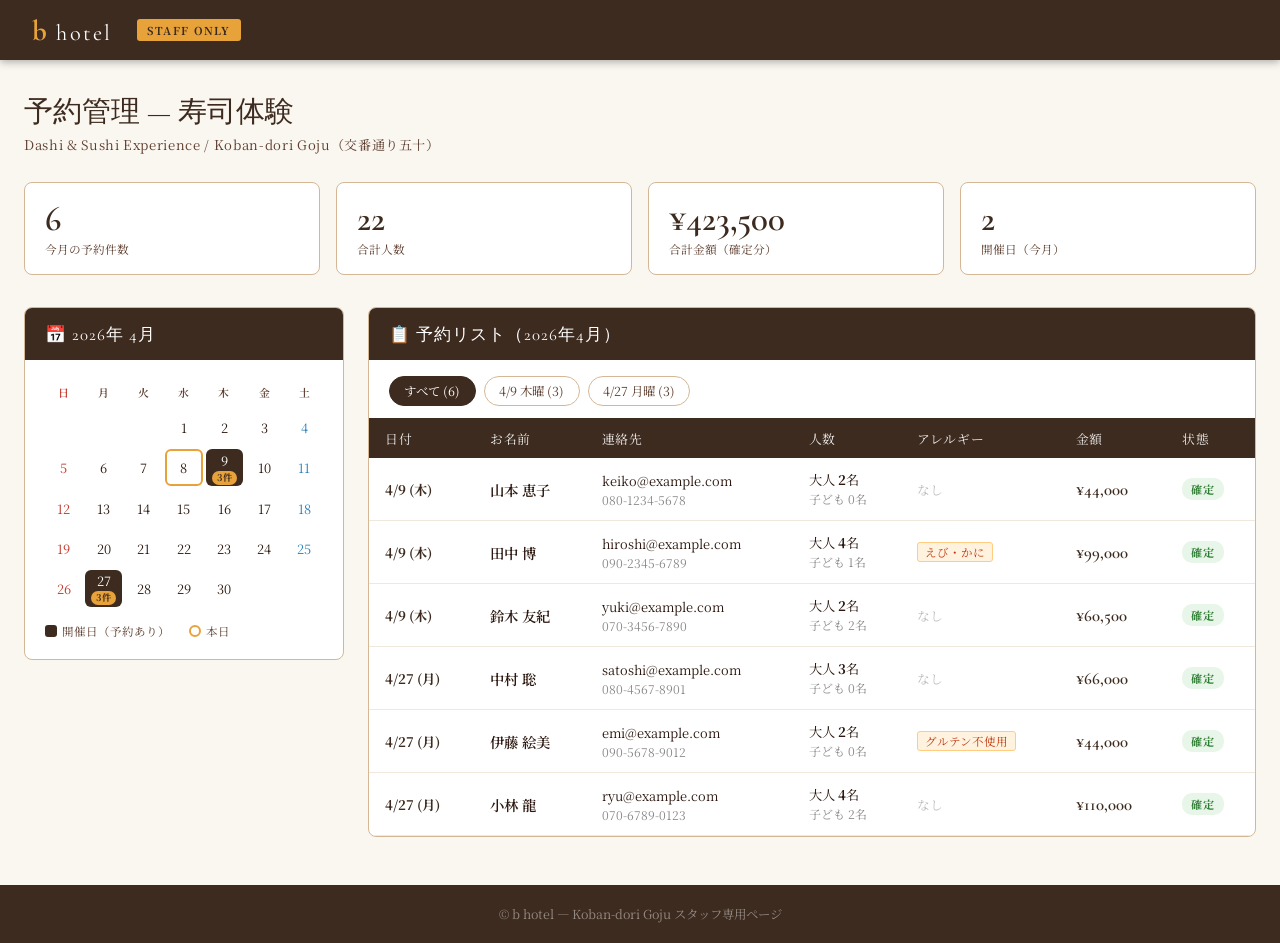
==== admin.html @ 85f9fd7b "Add admin.html staff page and fix payment-success.html" ====
<!DOCTYPE html>
<html lang="ja">
<head>
  <meta charset="UTF-8">
  <meta name="viewport" content="width=device-width, initial-scale=1.0">
  <title>予約管理 — b hotel スタッフ用</title>
  <link href="https://fonts.googleapis.com/css2?family=Cormorant+Garamond:wght@300;400;600;700&family=Inter:wght@300;400;600&family=Noto+Serif+JP:wght@400;600&display=swap" rel="stylesheet">
  <style>
    :root {
      --brown-dark: #3d2b1f;
      --brown-mid: #5c3d2e;
      --gold: #e8a23a;
      --gold-light: #f0c070;
      --cream: #faf6f0;
      --text-dark: #2c1810;
      --text-mid: #5c3d2e;
      --border: #d4b896;
    }
    * { box-sizing: border-box; margin: 0; padding: 0; }
    body { font-family: 'Noto Serif JP', serif; background: var(--cream); color: var(--text-dark); min-height: 100vh; }
    /* Navbar */
    .navbar { background: var(--brown-dark); padding: 0 2rem; height: 60px; display: flex; align-items: center; position: sticky; top: 0; z-index: 100; box-shadow: 0 2px 8px rgba(0,0,0,0.3); }
    .navbar-content { display: flex; align-items: center; gap: 1rem; width: 100%; }
    .logo { font-family: 'Cormorant Garamond', serif; font-size: 1.4rem; color: #fff; letter-spacing: 0.1em; }
    .logo-b { color: var(--gold); font-size: 1.8rem; font-weight: 700; }
    .admin-badge { background: var(--gold); color: var(--brown-dark); font-size: 0.68rem; font-weight: 700; padding: 3px 10px; border-radius: 3px; letter-spacing: 0.12em; margin-left: 0.5rem; }
    /* Layout */
    .admin-container { max-width: 1280px; margin: 0 auto; padding: 2rem 1.5rem 3rem; }
    .admin-header { margin-bottom: 1.75rem; }
    .admin-title { font-family: 'Cormorant Garamond', serif; font-size: 1.8rem; font-weight: 400; color: var(--brown-dark); margin-bottom: 0.2rem; }
    .admin-subtitle { font-size: 0.82rem; color: var(--text-mid); letter-spacing: 0.05em; }
    /* Summary cards */
    .summary-row { display: grid; grid-template-columns: repeat(4, 1fr); gap: 1rem; margin-bottom: 2rem; }
    @media (max-width: 768px) { .summary-row { grid-template-columns: repeat(2, 1fr); } }
    .summary-card { background: #fff; border: 1px solid var(--border); border-radius: 8px; padding: 1.1rem 1.25rem; }
    .summary-num { font-family: 'Cormorant Garamond', serif; font-size: 2.2rem; color: var(--brown-dark); line-height: 1; font-weight: 600; }
    .summary-label { font-size: 0.73rem; color: var(--text-mid); margin-top: 0.3rem; }
    /* Two-column grid */
    .admin-grid { display: grid; grid-template-columns: 320px 1fr; gap: 1.5rem; align-items: start; }
    @media (max-width: 960px) { .admin-grid { grid-template-columns: 1fr; } }
    /* Card */
    .card { background: #fff; border: 1px solid var(--border); border-radius: 8px; overflow: hidden; }
    .card-header { background: var(--brown-dark); color: #fff; padding: 0.9rem 1.25rem; display: flex; align-items: center; justify-content: space-between; }
    .card-header h2 { font-family: 'Cormorant Garamond', serif; font-size: 1.05rem; font-weight: 400; letter-spacing: 0.06em; }
    .card-body { padding: 1.25rem; }
    /* Calendar */
    .cal-grid { display: grid; grid-template-columns: repeat(7, 1fr); gap: 3px; }
    .cal-day-name { text-align: center; font-size: 0.68rem; color: var(--text-mid); padding: 4px 0 6px; font-weight: 600; letter-spacing: 0.05em; }
    .cal-day-name:first-child { color: #c0392b; }
    .cal-day-name:last-child { color: #2980b9; }
    .cal-cell { aspect-ratio: 1; display: flex; flex-direction: column; align-items: center; justify-content: center; border-radius: 6px; font-size: 0.8rem; cursor: default; transition: background 0.12s; }
    .cal-cell.has-booking { cursor: pointer; }
    .cal-cell:hover.has-booking { background: #f5ede0; }
    .cal-cell.sun { color: #c0392b; }
    .cal-cell.sat { color: #2980b9; }
    .cal-cell.booked { background: var(--brown-dark); color: #fff !important; }
    .cal-cell.booked:hover { background: var(--brown-mid) !important; }
    .cal-badge { background: var(--gold); color: var(--brown-dark); font-size: 0.58rem; font-weight: 700; border-radius: 8px; padding: 0 5px; line-height: 1.5; margin-top: 1px; }
    .cal-cell.today-cell { outline: 2px solid var(--gold); outline-offset: -2px; border-radius: 6px; }
    .cal-legend { margin-top: 1rem; font-size: 0.72rem; color: var(--text-mid); display: flex; gap: 1.2rem; flex-wrap: wrap; }
    .cal-legend-item { display: flex; align-items: center; gap: 5px; }
    /* Filter bar */
    .filter-bar { display: flex; gap: 0.5rem; margin-bottom: 0; flex-wrap: wrap; }
    .filter-btn { padding: 0.32rem 0.9rem; border: 1px solid var(--border); border-radius: 20px; font-size: 0.78rem; cursor: pointer; background: #fff; color: var(--text-mid); font-family: inherit; transition: all 0.15s; }
    .filter-btn.active, .filter-btn:hover { background: var(--brown-dark); color: #fff; border-color: var(--brown-dark); }
    /* Table */
    .table-wrap { overflow-x: auto; }
    table { width: 100%; border-collapse: collapse; font-size: 0.83rem; }
    thead th { background: var(--brown-dark); color: rgba(255,255,255,0.9); padding: 0.65rem 1rem; text-align: left; font-weight: 400; white-space: nowrap; font-size: 0.8rem; letter-spacing: 0.04em; }
    tbody tr { border-bottom: 1px solid #f0e8dc; }
    tbody tr:hover { background: #fdf7f0; }
    tbody tr.row-highlight { background: #fdf2e3; }
    tbody td { padding: 0.75rem 1rem; vertical-align: middle; }
    .td-date { font-weight: 700; color: var(--brown-dark); white-space: nowrap; }
    .td-name-primary { font-weight: 600; font-size: 0.9rem; }
    .td-name-sub { font-size: 0.75rem; color: #888; margin-top: 1px; }
    .td-amount { font-family: 'Cormorant Garamond', serif; font-size: 1.05rem; color: var(--brown-dark); white-space: nowrap; font-weight: 600; }
    .status-badge { display: inline-block; padding: 3px 9px; border-radius: 10px; font-size: 0.7rem; font-weight: 700; letter-spacing: 0.05em; }
    .status-confirmed { background: #e8f5e9; color: #2e7d32; }
    .allergy-tag { display: inline-block; background: #fff3e0; color: #bf360c; border: 1px solid #ffcc80; padding: 1px 7px; border-radius: 3px; font-size: 0.72rem; }
    .none-text { color: #bbb; font-size: 0.8rem; }
    /* Footer */
    .footer { background: var(--brown-dark); color: rgba(255,255,255,0.45); text-align: center; padding: 1.25rem; font-size: 0.78rem; }
  </style>
</head>
<body>

<nav class="navbar">
  <div class="navbar-content">
    <div class="logo"><span class="logo-b">b</span> hotel</div>
    <span class="admin-badge">STAFF ONLY</span>
  </div>
</nav>

<div class="admin-container">
  <div class="admin-header">
    <h1 class="admin-title">予約管理 — 寿司体験</h1>
    <p class="admin-subtitle">Dashi &amp; Sushi Experience / Koban-dori Goju（交番通り五十）</p>
  </div>

  <!-- Summary -->
  <div class="summary-row">
    <div class="summary-card">
      <div class="summary-num" id="statBookings">6</div>
      <div class="summary-label">今月の予約件数</div>
    </div>
    <div class="summary-card">
      <div class="summary-num" id="statGuests">20</div>
      <div class="summary-label">合計人数</div>
    </div>
    <div class="summary-card">
      <div class="summary-num" id="statRevenue">¥423,500</div>
      <div class="summary-label">合計金額（確定分）</div>
    </div>
    <div class="summary-card">
      <div class="summary-num">2</div>
      <div class="summary-label">開催日（今月）</div>
    </div>
  </div>

  <div class="admin-grid">
    <!-- Calendar -->
    <div>
      <div class="card">
        <div class="card-header">
          <h2>📅 2026年 4月</h2>
        </div>
        <div class="card-body">
          <div class="cal-grid" id="calGrid">
            <div class="cal-day-name">日</div>
            <div class="cal-day-name">月</div>
            <div class="cal-day-name">火</div>
            <div class="cal-day-name">水</div>
            <div class="cal-day-name">木</div>
            <div class="cal-day-name">金</div>
            <div class="cal-day-name">土</div>
          </div>
          <div class="cal-legend">
            <div class="cal-legend-item">
              <span style="width:12px;height:12px;border-radius:3px;background:var(--brown-dark);display:inline-block;"></span>
              <span>開催日（予約あり）</span>
            </div>
            <div class="cal-legend-item">
              <span style="width:12px;height:12px;border-radius:50%;border:2px solid var(--gold);display:inline-block;"></span>
              <span>本日</span>
            </div>
          </div>
        </div>
      </div>
    </div>

    <!-- Reservation List -->
    <div>
      <div class="card">
        <div class="card-header">
          <h2>📋 予約リスト（2026年4月）</h2>
        </div>
        <div class="card-body" style="padding: 1rem 1.25rem 0.75rem;">
          <div class="filter-bar">
            <button class="filter-btn active" onclick="filterDate('all', this)">すべて (6)</button>
            <button class="filter-btn" onclick="filterDate('0409', this)">4/9 木曜 (3)</button>
            <button class="filter-btn" onclick="filterDate('0427', this)">4/27 月曜 (3)</button>
          </div>
        </div>
        <div class="table-wrap">
          <table>
            <thead>
              <tr>
                <th>日付</th>
                <th>お名前</th>
                <th>連絡先</th>
                <th>人数</th>
                <th>アレルギー</th>
                <th>金額</th>
                <th>状態</th>
              </tr>
            </thead>
            <tbody id="tableBody"></tbody>
          </table>
        </div>
      </div>
    </div>
  </div>
</div>

<footer class="footer">
  © b hotel — Koban-dori Goju スタッフ専用ページ
</footer>

<script>
const RESERVATIONS = [
  { date: '2026-04-09', label: '4/9 (木)', name: '山本 恵子', email: 'keiko@example.com', phone: '080-1234-5678', adults: 2, children: 0, allergies: 'なし', amount: 44000 },
  { date: '2026-04-09', label: '4/9 (木)', name: '田中 博',   email: 'hiroshi@example.com', phone: '090-2345-6789', adults: 4, children: 1, allergies: 'えび・かに', amount: 99000 },
  { date: '2026-04-09', label: '4/9 (木)', name: '鈴木 友紀', email: 'yuki@example.com',    phone: '070-3456-7890', adults: 2, children: 2, allergies: 'なし', amount: 60500 },
  { date: '2026-04-27', label: '4/27 (月)', name: '中村 聡',  email: 'satoshi@example.com', phone: '080-4567-8901', adults: 3, children: 0, allergies: 'なし', amount: 66000 },
  { date: '2026-04-27', label: '4/27 (月)', name: '伊藤 絵美', email: 'emi@example.com',    phone: '090-5678-9012', adults: 2, children: 0, allergies: 'グルテン不使用', amount: 44000 },
  { date: '2026-04-27', label: '4/27 (月)', name: '小林 龍',  email: 'ryu@example.com',     phone: '070-6789-0123', adults: 4, children: 2, allergies: 'なし', amount: 110000 }
];

const BOOKED_DATES = { 9: 3, 27: 3 };
const TODAY_DAY = 8; // April 8, 2026

// Build April 2026 calendar
function buildCalendar() {
  const grid = document.getElementById('calGrid');
  // April 1, 2026 is a Wednesday (index 3, Sun=0)
  const startDay = 3;
  const daysInMonth = 30;

  for (let i = 0; i < startDay; i++) {
    const empty = document.createElement('div');
    grid.appendChild(empty);
  }

  for (let d = 1; d <= daysInMonth; d++) {
    const cell = document.createElement('div');
    const dow = (startDay + d - 1) % 7; // day of week
    let cls = 'cal-cell';
    if (dow === 0) cls += ' sun';
    if (dow === 6) cls += ' sat';
    if (d === TODAY_DAY) cls += ' today-cell';
    if (BOOKED_DATES[d]) { cls += ' booked has-booking'; }
    cell.className = cls;

    const dayNum = document.createElement('span');
    dayNum.textContent = d;
    cell.appendChild(dayNum);

    if (BOOKED_DATES[d]) {
      const badge = document.createElement('span');
      badge.className = 'cal-badge';
      badge.textContent = BOOKED_DATES[d] + '件';
      cell.appendChild(badge);
      const key = d === 9 ? '0409' : '0427';
      cell.addEventListener('click', () => {
        const btns = document.querySelectorAll('.filter-btn');
        btns.forEach(b => b.classList.remove('active'));
        const btn = document.querySelector(`.filter-btn[onclick*="${key}"]`);
        if (btn) btn.classList.add('active');
        filterDate(key, null);
      });
    }
    grid.appendChild(cell);
  }
}

function renderTable(data) {
  const tbody = document.getElementById('tableBody');
  tbody.innerHTML = '';
  data.forEach(r => {
    const tr = document.createElement('tr');
    const allergyHtml = r.allergies === 'なし'
      ? '<span class="none-text">なし</span>'
      : `<span class="allergy-tag">${r.allergies}</span>`;
    tr.innerHTML = `
      <td class="td-date">${r.label}</td>
      <td>
        <div class="td-name-primary">${r.name}</div>
      </td>
      <td>
        <div style="font-size:0.8rem;">${r.email}</div>
        <div class="td-name-sub">${r.phone}</div>
      </td>
      <td style="white-space:nowrap;">
        大人 <strong>${r.adults}</strong>名<br>
        <span style="font-size:0.75rem;color:#888;">子ども ${r.children}名</span>
      </td>
      <td>${allergyHtml}</td>
      <td class="td-amount">¥${r.amount.toLocaleString('ja-JP')}</td>
      <td><span class="status-badge status-confirmed">確定</span></td>
    `;
    tbody.appendChild(tr);
  });

  // Update summary stats
  const total = data.reduce((s, r) => s + r.amount, 0);
  const guests = data.reduce((s, r) => s + r.adults + r.children, 0);
  document.getElementById('statBookings').textContent = data.length;
  document.getElementById('statGuests').textContent = guests;
  document.getElementById('statRevenue').textContent = '¥' + total.toLocaleString('ja-JP');
}

function filterDate(key, btn) {
  if (btn) {
    document.querySelectorAll('.filter-btn').forEach(b => b.classList.remove('active'));
    btn.classList.add('active');
  }
  let filtered = RESERVATIONS;
  if (key === '0409') filtered = RESERVATIONS.filter(r => r.date === '2026-04-09');
  if (key === '0427') filtered = RESERVATIONS.filter(r => r.date === '2026-04-27');
  renderTable(filtered);
}

buildCalendar();
renderTable(RESERVATIONS);
</script>
</body>
</html>
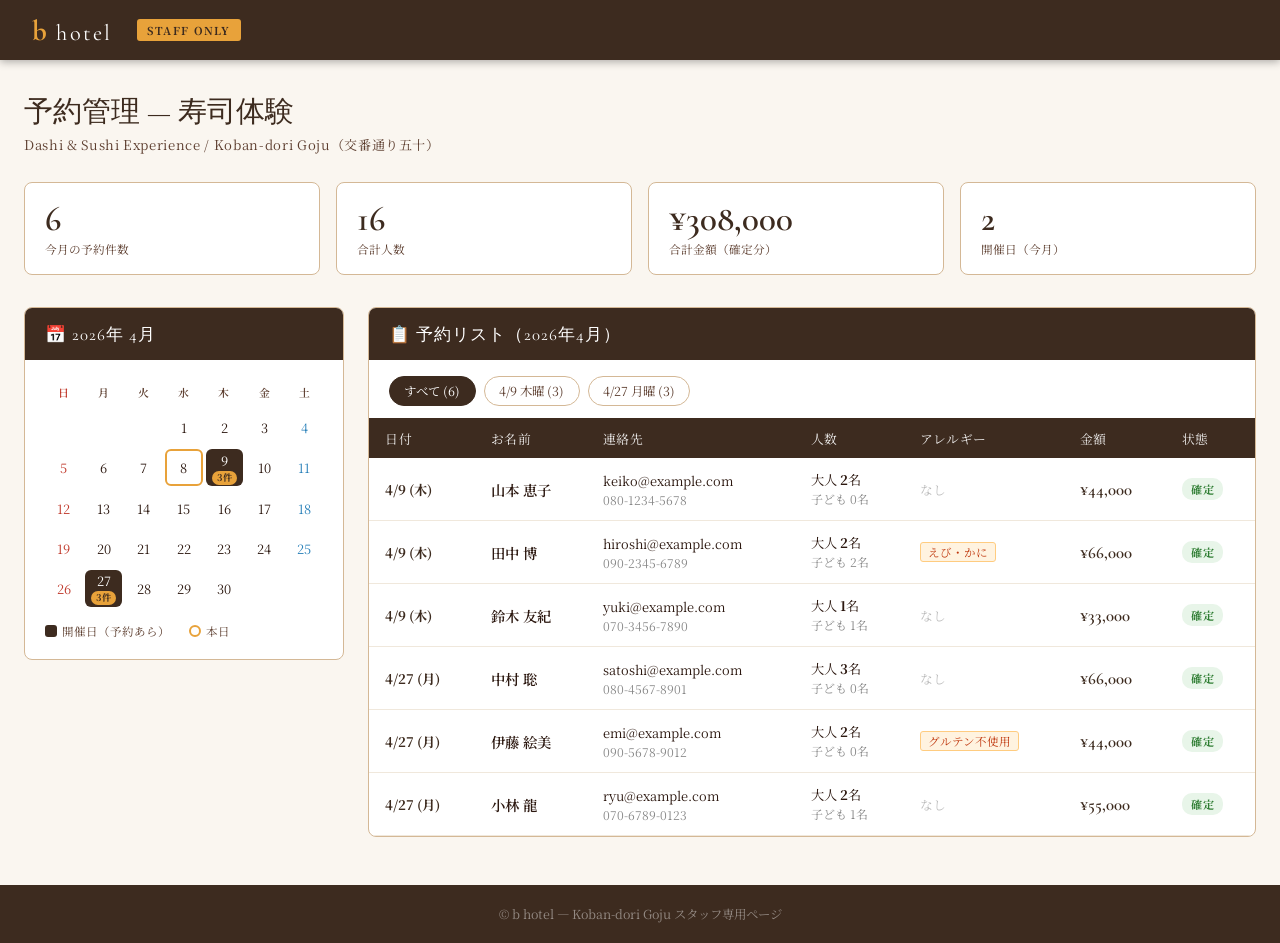
==== commit 5159ab7a: "Update admin.html" ====
--- a/admin.html
+++ b/admin.html
@@ -77,6 +77,7 @@
     .td-amount { font-family: 'Cormorant Garamond', serif; font-size: 1.05rem; color: var(--brown-dark); white-space: nowrap; font-weight: 600; }
     .status-badge { display: inline-block; padding: 3px 9px; border-radius: 10px; font-size: 0.7rem; font-weight: 700; letter-spacing: 0.05em; }
     .status-confirmed { background: #e8f5e9; color: #2e7d32; }
+    .status-tentative { background: #fff8e1; color: #e65100; }
     .allergy-tag { display: inline-block; background: #fff3e0; color: #bf360c; border: 1px solid #ffcc80; padding: 1px 7px; border-radius: 3px; font-size: 0.72rem; }
     .none-text { color: #bbb; font-size: 0.8rem; }
     /* Footer */
@@ -105,11 +106,11 @@
       <div class="summary-label">今月の予約件数</div>
     </div>
     <div class="summary-card">
-      <div class="summary-num" id="statGuests">20</div>
+      <div class="summary-num" id="statGuests">16</div>
       <div class="summary-label">合計人数</div>
     </div>
     <div class="summary-card">
-      <div class="summary-num" id="statRevenue">¥423,500</div>
+      <div class="summary-num" id="statRevenue">¥308,000</div>
       <div class="summary-label">合計金額（確定分）</div>
     </div>
     <div class="summary-card">
@@ -138,7 +139,7 @@
           <div class="cal-legend">
             <div class="cal-legend-item">
               <span style="width:12px;height:12px;border-radius:3px;background:var(--brown-dark);display:inline-block;"></span>
-              <span>開催日（予約あり）</span>
+              <span>開催日（予約あら）</span>
             </div>
             <div class="cal-legend-item">
               <span style="width:12px;height:12px;border-radius:50%;border:2px solid var(--gold);display:inline-block;"></span>
@@ -188,14 +189,25 @@
 </footer>
 
 <script>
+// 定員: 1日8名まで（合計）
+// 4/9: 山本(2+0=2名) + 田中(2+2=4名) + 鈴木(1+1=2名) = 8名
+// 4/27: 中村(3+0=3名) + $��藤(2+0=2名) + 小林(2+1=3名) = 8名
 const RESERVATIONS = [
-  { date: '2026-04-09', label: '4/9 (木)', name: '山本 恵子', email: 'keiko@example.com', phone: '080-1234-5678', adults: 2, children: 0, allergies: 'なし', amount: 44000 },
-  { date: '2026-04-09', label: '4/9 (木)', name: '田中 博',   email: 'hiroshi@example.com', phone: '090-2345-6789', adults: 4, children: 1, allergies: 'えび・かに', amount: 99000 },
-  { date: '2026-04-09', label: '4/9 (木)', name: '鈴木 友紀', email: 'yuki@example.com',    phone: '070-3456-7890', adults: 2, children: 2, allergies: 'なし', amount: 60500 },
-  { date: '2026-04-27', label: '4/27 (月)', name: '中村 聡',  email: 'satoshi@example.com', phone: '080-4567-8901', adults: 3, children: 0, allergies: 'なし', amount: 66000 },
+  { date: '2026-04-09', label: '4/9 (木)', name: '山本 恵子', email: 'keiko@example.com',   phone: '080-1234-5678', adults: 2, children: 0, allergies: 'なし',           amount: 44000 },
+  { date: '2026-04-09', label: '4/9 (木)', name: '田中 博',   email: 'hiroshi@example.com', phone: '090-2345-6789', adults: 2, children: 2, allergies: 'えび・かに',     amount: 66000 },
+  { date: '2026-04-09', label: '4/9 (木)', name: '鈴木 友紀', email: 'yuki@example.com',    phone: '070-3456-7890', adults: 1, children: 1, allergies: 'なし',           amount: 33000 },
+  { date: '2026-04-27', label: '4/27 (月)', name: '中村 聡',  email: 'satoshi@example.com', phone: '080-4567-8901', adults: 3, children: 0, allergies: 'なし',           amount: 66000 },
   { date: '2026-04-27', label: '4/27 (月)', name: '伊藤 絵美', email: 'emi@example.com',    phone: '090-5678-9012', adults: 2, children: 0, allergies: 'グルテン不使用', amount: 44000 },
-  { date: '2026-04-27', label: '4/27 (月)', name: '小林 龍',  email: 'ryu@example.com',     phone: '070-6789-0123', adults: 4, children: 2, allergies: 'なし', amount: 110000 }
+  { date: '2026-04-27', label: '4/27 (月)', name: '小林 龍',  email: 'ryu@example.com',     phone: '070-6789-0123', adults: 2, children: 1, allergies: 'なし',           amount: 55000 }
 ];
+
+// 予約ステータス: イベント3日前から「確定」、それ以前は「未確定」
+function getStatus(dateStr) {
+  const today = new Date(); today.setHours(0,0,0,0);
+  const eventDate = new Date(dateStr); eventDate.setHours(0,0,0,0);
+  const diffDays = (eventDate - today) / (1000 * 60 * 60 * 24);
+  return diffDays <= 3 ? 'confirmed' : 'tentative';
+}
 
 const BOOKED_DATES = { 9: 3, 27: 3 };
 const TODAY_DAY = 8; // April 8, 2026
@@ -248,6 +260,7 @@
   const tbody = document.getElementById('tableBody');
   tbody.innerHTML = '';
   data.forEach(r => {
+    r.status = getStatus(r.date);
     const tr = document.createElement('tr');
     const allergyHtml = r.allergies === 'なし'
       ? '<span class="none-text">なし</span>'
@@ -267,7 +280,9 @@
       </td>
       <td>${allergyHtml}</td>
       <td class="td-amount">¥${r.amount.toLocaleString('ja-JP')}</td>
-      <td><span class="status-badge status-confirmed">確定</span></td>
+      <td>${r.status === 'confirmed'
+        ? '<span class="status-badge status-confirmed">確定</span>'
+        : '<span class="status-badge status-tentative">未確定</span>'}</td>
     `;
     tbody.appendChild(tr);
   });
